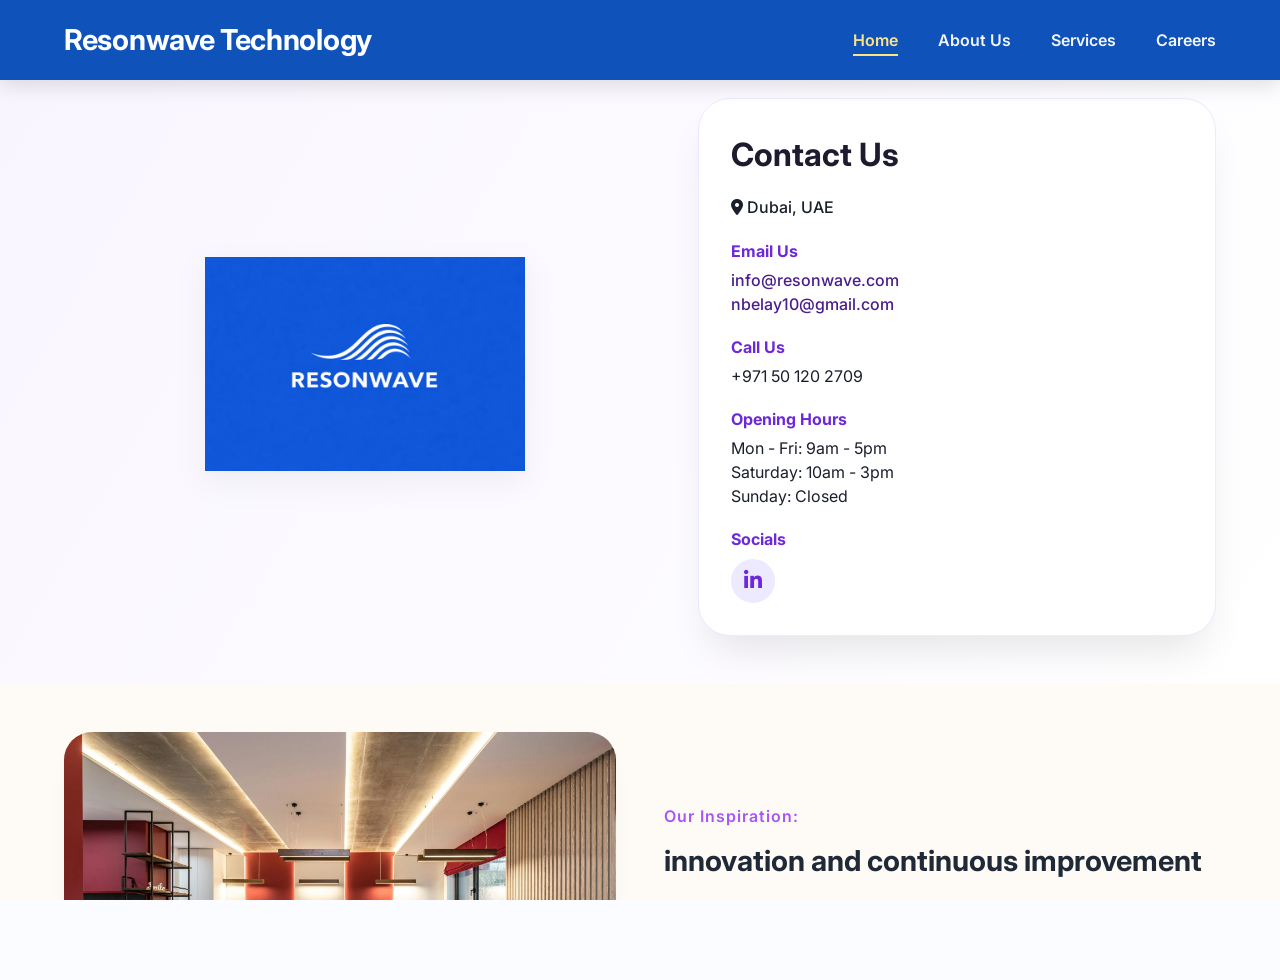
==== index.html @ d1eac0e8 "Update greeting from 'Hello' to 'Goodbye'" ====
<!DOCTYPE html>
<html lang="en">
<head>
    <meta charset="UTF-8">
    <meta name="viewport" content="width=device-width, initial-scale=1.0, user-scalable=yes">
    <title>Resonwave Technology | Sapphire Infinite Scroll</title>
    <link href="https://fonts.googleapis.com/css2?family=Inter:opsz,wght@14..32,300;14..32,400;14..32,500;14..32,600;14..32,700&display=swap" rel="stylesheet">
    <link rel="stylesheet" href="https://cdnjs.cloudflare.com/ajax/libs/font-awesome/6.0.0/css/all.min.css">
    <style>
        * {
            margin: 0;
            padding: 0;
            box-sizing: border-box;
        }

        body {
            font-family: 'Inter', 'Roboto', sans-serif;
            background: #fbfcff;
            color: #1a1f2c;
            line-height: 1.5;
            overflow: hidden;
            height: 100vh;
        }

        /* ----- HEADER with SAPPHIRE BLUE background & PURE WHITE text ----- */
        .exact-header {
            position: fixed;
            top: 0;
            left: 0;
            width: 100%;
            background: #0F52BA;    /* SAPPHIRE BLUE (classic sapphire) */
            backdrop-filter: none;
            box-shadow: 0 6px 20px rgba(0, 0, 0, 0.12);
            display: flex;
            justify-content: space-between;
            align-items: center;
            padding: 0 5%;
            height: 80px;
            z-index: 1000;
            border-bottom: none;
        }

        .exact-logo-text {
            font-size: 1.8rem;
            font-weight: 700;
            color: #FFFFFF;         /* pure white */
            background: none;
            -webkit-background-clip: unset;
            background-clip: unset;
            letter-spacing: -0.3px;
        }

        .exact-nav ul {
            display: flex;
            gap: 2.5rem;
            list-style: none;
        }

        .exact-nav a {
            text-decoration: none;
            font-weight: 600;
            color: #FFFFFF !important;    /* pure white for all nav links */
            transition: 0.2s;
            font-size: 1rem;
            opacity: 0.95;
        }

        .exact-nav a:hover, .exact-nav a.active {
            color: #FFE484 !important;    /* soft golden accent for hover, still readable */
            border-bottom: 2px solid #FFE484;
            padding-bottom: 4px;
            opacity: 1;
        }

        /* ----- INFINITE SCROLL CONTAINER (full viewport minus header) ----- */
        .infinite-wrapper {
            position: relative;
            overflow-y: auto;
            height: calc(100vh - 80px);
            margin-top: 80px;
            scroll-behavior: auto;
            scrollbar-width: thin;
        }

        .infinite-wrapper::-webkit-scrollbar {
            width: 8px;
        }
        .infinite-wrapper::-webkit-scrollbar-track {
            background: #f0eef5;
        }
        .infinite-wrapper::-webkit-scrollbar-thumb {
            background: #b39ddb;
            border-radius: 10px;
        }

        .infinite-scroll {
            display: flex;
            flex-direction: column;
        }

        /* ----- section styles (original design elevated) ----- */
        .split-screen {
            display: flex;
            flex-wrap: wrap;
            background: linear-gradient(120deg, #f9f5ff 0%, #ffffff 100%);
            padding: 3rem 5%;
            gap: 2rem;
            align-items: center;
        }

        .logo-box {
            flex: 1.2;
            text-align: center;
        }
        .rw-logo-img {
            max-width: 320px;
            width: 100%;
            transition: 0.3s;
            filter: drop-shadow(0 10px 15px rgba(0,0,0,0.05));
        }
        .contact-box {
            flex: 0.9;
            background: white;
            padding: 2rem;
            border-radius: 32px;
            box-shadow: 0 25px 40px -12px rgba(0,0,0,0.1);
            border: 1px solid #ede9fe;
        }
        .contact-box h2 {
            font-size: 2rem;
            margin-bottom: 1rem;
            color: #1E1B2E;
        }
        .box-label {
            font-weight: 700;
            margin: 1.2rem 0 0.3rem 0;
            color: #6d28d9;
            font-size: 1rem;
        }
        .contact-box a {
            color: #4a1d8c;
            text-decoration: none;
            font-weight: 500;
        }
        .social-circle {
            width: 44px;
            height: 44px;
            background: #ede9fe;
            border-radius: 50%;
            display: flex;
            align-items: center;
            justify-content: center;
            transition: 0.2s;
            margin-top: 0.5rem;
        }
        .social-circle i {
            font-size: 1.3rem;
            color: #6d28d9;
        }
        .social-circle:hover {
            background: #6d28d9;
            transform: scale(1.05);
        }
        .social-circle:hover i {
            color: white;
        }

        .section {
            padding: 3rem 5%;
        }
        .about-bg {
            background: #fefbf7;
        }
        .container {
            max-width: 1280px;
            margin: 0 auto;
        }
        .checker-row {
            display: flex;
            align-items: center;
            gap: 3rem;
            margin-bottom: 4rem;
        }
        .checker-row.reverse {
            flex-direction: row-reverse;
        }
        .checker-image {
            flex: 1;
        }
        .checker-image img {
            width: 100%;
            border-radius: 28px;
            box-shadow: 0 20px 30px -15px rgba(0,0,0,0.1);
        }
        .checker-text {
            flex: 1;
        }
        .sub-label {
            color: #a855f7;
            font-weight: 600;
            letter-spacing: 1px;
        }
        .checker-text h3 {
            font-size: 1.8rem;
            margin: 0.7rem 0 1rem;
            color: #1f2937;
        }
        .btn-small {
            display: inline-block;
            margin-top: 1.3rem;
            background: #6d28d9;
            color: white;
            padding: 10px 26px;
            border-radius: 40px;
            text-decoration: none;
            font-weight: 600;
            transition: 0.2s;
        }
        .btn-small:hover {
            background: #4c1d95;
            transform: translateY(-2px);
        }

        .hero-blue-banner {
            background: linear-gradient(105deg, #1e1b4b 0%, #2d1b69 100%);
            padding: 3rem;
            border-radius: 48px;
            text-align: center;
            color: white;
            margin-bottom: 2rem;
        }
        .hero-blue-banner h1 {
            font-size: 2.3rem;
        }
        .btn-white-box {
            margin-top: 1.5rem;
            background: white;
            border: none;
            padding: 10px 25px;
            border-radius: 40px;
            font-weight: 700;
            color: #4c1d95;
            cursor: pointer;
        }
        .purple-title {
            color: #4c1d95;
            font-size: 2.2rem;
            font-weight: 700;
        }
        .text-center {
            text-align: center;
        }
        .gray-subtext {
            text-align: center;
            color: #4b5563;
            max-width: 650px;
            margin: 0.5rem auto 2rem;
        }
        .services-grid {
            display: flex;
            flex-wrap: wrap;
            gap: 2rem;
            justify-content: center;
            margin: 2rem 0 3rem;
        }
        .s-card {
            flex: 1;
            min-width: 250px;
            background: #ffffff;
            padding: 1.5rem;
            border-radius: 28px;
            box-shadow: 0 8px 20px rgba(0,0,0,0.05);
            transition: all 0.2s;
            text-align: center;
        }
        .s-card img {
            width: 70px;
            margin-bottom: 1rem;
        }
        .partner-row {
            display: flex;
            align-items: center;
            gap: 3rem;
            margin: 3rem 0;
        }
        .partner-row.reverse {
            flex-direction: row-reverse;
        }
        .partner-img-box {
            flex: 1;
        }
        .partner-img-box img {
            width: 100%;
            border-radius: 28px;
        }
        .partner-content {
            flex: 1;
        }

        /* ----- FORM (modern) ----- */
        .form-container {
            margin-top: 1.5rem;
            background: #f8f6fe;
            border-radius: 32px;
            padding: 1.8rem;
        }
        .form-box h3 {
            font-size: 1.6rem;
            color: #2d1b69;
        }
        .form-row {
            display: flex;
            gap: 1rem;
            flex-wrap: wrap;
        }
        .form-group {
            margin-bottom: 1.2rem;
            flex: 1;
        }
        .form-group label {
            font-weight: 600;
            display: block;
            margin-bottom: 0.4rem;
        }
        .form-group input, .form-group textarea {
            width: 100%;
            padding: 12px 14px;
            border-radius: 20px;
            border: 1px solid #ddd8f0;
            font-family: inherit;
            transition: 0.2s;
        }
        .btn-purple-box {
            background: #7c3aed;
            border: none;
            padding: 12px 28px;
            color: white;
            border-radius: 40px;
            font-weight: 700;
            cursor: pointer;
        }
        .email-error, .email-warning {
            font-size: 0.75rem;
            margin-top: 5px;
        }
        @media (max-width: 800px) {
            .checker-row, .partner-row {
                flex-direction: column;
            }
            .exact-header {
                padding: 0 1rem;
            }
            .exact-logo-text {
                font-size: 1.3rem;
            }
            .exact-nav ul {
                gap: 1rem;
            }
        }
    </style>
</head>
<body>

<header class="exact-header">
    <h1 class="exact-logo-text">Resonwave Technology</h1>
    <nav class="exact-nav">
        <ul>
            <li><a href="#home" class="active">Home</a></li>
            <li><a href="#about">About Us</a></li>
            <li><a href="#services">Services</a></li>
            <li><a href="career.html">Careers</a></li>
        </ul>
    </nav>
</header>

<!-- INFINITE SCROLL WRAPPER: auto-scroll top to bottom, stops on hover, mouse takes over -->
<div class="infinite-wrapper" id="infiniteWrapper">
    <div class="infinite-scroll" id="infiniteScroll">
        <!-- ORIGINAL CONTENT (unique ID for cloning reference) -->
        <div class="scroll-item" id="originalContentBlock">
            <section id="home" class="split-screen">
                <div class="logo-box">
                    <img src="Resonwave Logo.webp" alt="Resonwave Technology Logo" class="rw-logo-img">
                </div>
                <div class="contact-box" id="contact">
                    <h2>Contact Us</h2>
                    <p style="margin-bottom: 20px; font-weight: 500;"><i class="fas fa-map-marker-alt"></i> Dubai, UAE</p>
                    <h3 class="box-label">Email Us</h3>
                    <p><a href="mailto:info@resonwave.com">info@resonwave.com</a></p>
                    <p><a href="mailto:nbelay10@gmail.com">nbelay10@gmail.com</a></p>
                    <h3 class="box-label">Call Us</h3>
                    <p>+971 50 120 2709</p>
                    <h3 class="box-label">Opening Hours</h3>
                    <p>Mon - Fri: 9am - 5pm</p>
                    <p>Saturday: 10am - 3pm</p>
                    <p>Sunday: Closed</p>
                    <h3 class="box-label">Socials</h3>
                    <a href="https://www.linkedin.com/company/resonwave/" target="_blank" class="social-link">
                        <div class="social-circle"><i class="fab fa-linkedin-in"></i></div>
                    </a>
                </div>
            </section>

            <section id="about" class="section about-bg">
                <div class="container">
                    <div class="checker-row">
                        <div class="checker-image"><img src="Our innovation.webp" alt="Resonwave Innovation"></div>
                        <div class="checker-text">
                            <span class="sub-label">Our Inspiration:</span>
                            <h3>innovation and continuous improvement</h3>
                            <p>Resonwave Technology was born from a passion for excellence and a deep belief in continuous improvement. We take a fresh approach to every project.</p>
                            <a href="#services" class="btn-small">Explore our services</a>
                        </div>
                    </div>
                    <div class="checker-row reverse">
                        <div class="checker-image"><img src="Solving business inefficiencies with expert IT solutions.webp" alt="IT Solutions"></div>
                        <div class="checker-text">
                            <h3>Solving business inefficiencies with expert IT solutions</h3>
                            <p>We partner with businesses in Dubai, UAE to navigate the challenges of modern technology. Our focus is on streamlining workflows.</p>
                            <a href="#contact" class="btn-small">How we can help</a>
                        </div>
                    </div>
                </div>
            </section>

            <section id="services" class="section">
                <div class="hero-blue-banner">
                    <h1>Transforming your business with technology</h1>
                    <p>Discover how Resonwave Technology in Dubai can elevate your business. We specialize in cutting-edge IT solutions designed to drive efficiency and innovation.</p>
                    <button class="btn-white-box">Learn more about us</button>
                </div>
                <div class="container">
                    <h2 class="purple-title text-center" style="margin-top:60px;">Our expert IT services</h2>
                    <p class="text-center gray-subtext">At Resonwave Technology, we offer a specialized suite of services tailored to meet the evolving needs of modern businesses.</p>
                    <div class="services-grid">
                        <div class="s-card"><img src="Business Automation.webp" alt="Automation"><h4>Business automation</h4><p>Streamline your operations and boost productivity with our advanced business automation solutions.</p></div>
                        <div class="s-card"><img src="AI implementation.webp" alt="AI"><h4>AI implementation</h4><p>Harness the power of artificial intelligence to gain insights and enhance decision-making.</p></div>
                        <div class="s-card"><img src="Research and development.webp" alt="R&D"><h4>Research and development</h4><p>Innovate and stay ahead with our dedicated research and development services.</p></div>
                    </div>
                    <h2 class="purple-title text-center" style="margin-top:100px;">Your partner in technological advancement</h2>
                    <div class="partner-row">
                        <div class="partner-img-box"><img src="partners.webp" alt="Partner"></div>
                        <div class="partner-content"><h3>Uniquely Resonwave Technology</h3><p>What truly distinguishes Resonwave Technology in Dubai is our unwavering focus on emerging technologies and a commitment to continuous development.</p></div>
                    </div>
                    <div class="partner-row reverse">
                        <div class="partner-img-box"><img src="Misgan.png" alt="Resonwave Technology Technical Support Professional"></div>
                        <div class="partner-content">
                            <h3>Dedicated after sales support</h3>
                            <p>Our commitment extends beyond implementation. We provide comprehensive support to ensure your systems run smoothly and efficiently.</p>
                            <section id="consultation-form" class="form-container">
                                <div class="form-container" id="support-form">
                                    <div class="form-box">
                                        <h3>Technical Support Request</h3>
                                        <p>Your request will be sent to our engineering team for review.</p>
                                        <form id="support-form-element">
                                            <div class="form-row">
                                                <div class="form-group"><label>First Name</label><input type="text" name="first_name" id="f_name" required placeholder="John"></div>
                                                <div class="form-group"><label>Last Name</label><input type="text" name="last_name" id="l_name" required placeholder="Peter"></div>
                                            </div>
                                            <div class="form-group"><label>Your Email</label><input type="email" name="email" id="email_addr" required placeholder="contact@resonwave.com">
                                                <div class="email-error" id="email-error"></div><div class="email-warning" id="email-warning"></div>
                                            </div>
                                            <div class="form-group"><label>Phone Number</label><input type="tel" name="phone" id="phone_num" required placeholder="+971 ..."></div>
                                            <div class="form-group"><label>Message (Max 1500 chars)</label><textarea name="message" id="msg_body" maxlength="1500" required placeholder="Describe your issue..."></textarea></div>
                                            <button type="submit" class="btn-purple-box" id="submit-btn">Submit Ticket</button>
                                            <p id="status-msg" style="margin-top: 10px; display: none; color: #6d28d9; font-weight: 600;">Sending...</p>
                                        </form>
                                    </div>
                                </div>
                            </section>
                        </div>
                    </div>
                </div>
            </section>
        </div>
        <!-- clone will be inserted via js -->
    </div>
</div>

<script>
    // ========== 1. EMAIL VALIDATION (FULLY FUNCTIONAL) ==========
    (function() {
        const emailInput = document.getElementById("email_addr");
        const emailError = document.getElementById("email-error");
        const emailWarning = document.getElementById("email-warning");

        function clearEmailMessages() {
            if(emailError) emailError.style.display = "none";
            if(emailWarning) emailWarning.style.display = "none";
            if(emailInput) emailInput.style.borderColor = "#eee";
        }
        function showEmailError(message) {
            if(emailError) { emailError.textContent = message; emailError.style.display = "block"; }
            if(emailInput) emailInput.style.borderColor = "#e74c3c";
        }
        function showEmailWarning(message) {
            if(emailWarning) { emailWarning.textContent = message; emailWarning.style.display = "block"; }
            if(emailInput) emailInput.style.borderColor = "#f39c12";
        }
        function parseEmail(email) {
            const parts = email.split('@');
            if (parts.length !== 2) return { local: null, domain: null };
            return { local: parts[0].toLowerCase(), domain: parts[1].toLowerCase() };
        }
        function validateLocalPart(local) {
            if (!local || local.length === 0) return { valid: false, message: "Missing username before @." };
            if (local.length < 2) return { valid: false, message: "Username is too short (at least 2 characters)." };
            if (local.length > 64) return { valid: false, message: "Username is too long (max 64 characters)." };
            if (local.startsWith('.') || local.endsWith('.')) return { valid: false, message: "Username cannot start or end with a dot." };
            if (local.includes('..')) return { valid: false, message: "Username cannot contain consecutive dots." };
            if (!/^[a-z0-9._-]+$/.test(local)) return { valid: false, message: "Username contains invalid characters." };
            let warning = null;
            if (/^\d+$/.test(local)) warning = "Username is all numbers – please double‑check it's correct.";
            if (!local.includes('.') && local.length > 12 && /^[a-z]+$/.test(local)) warning = warning || "Username has no dot and is long – did you mean first.last?";
            return { valid: true, message: null, warning: warning };
        }
        async function domainHasMX(domain) {
            try {
                const url = `https://dns.google/resolve?name=${encodeURIComponent(domain)}&type=MX`;
                const response = await fetch(url);
                const data = await response.json();
                return data.Answer && data.Answer.some(record => record.type === 15);
            } catch (err) { return false; }
        }
        const commonTypos = { "gmil.com": "gmail.com", "hotmal.com": "hotmail.com", "yaho.com": "yahoo.com", "outlok.com": "outlook.com", "gmai.com": "gmail.com", "gmail.co": "gmail.com" };
        async function validateFullEmail(email) {
            clearEmailMessages();
            if (!email || email.trim() === "") { showEmailError("Email address is required."); return false; }
            const { local, domain } = parseEmail(email);
            if (!local || !domain) { showEmailError("Please include an '@' symbol and a valid domain."); return false; }
            const localCheck = validateLocalPart(local);
            if (!localCheck.valid) { showEmailError(localCheck.message); return false; }
            if (localCheck.warning) showEmailWarning(localCheck.warning);
            if (commonTypos[domain]) { showEmailError(`Did you mean @${commonTypos[domain]}?`); return false; }
            if (!domain.includes('.') || domain.split('.').pop().length < 2) { showEmailError("Please enter a complete domain."); return false; }
            if(emailWarning) emailWarning.textContent = "Checking domain...";
            if(emailWarning) emailWarning.style.display = "block";
            const hasMX = await domainHasMX(domain);
            if (!hasMX) { showEmailError("This domain does not appear to accept emails. Please use a working email address."); if(emailWarning) emailWarning.style.display = "none"; return false; }
            clearEmailMessages();
            return true;
        }
        if(emailInput) {
            emailInput.addEventListener("blur", async function() { if(emailInput.value.trim() === "") showEmailError("Email address is required."); else await validateFullEmail(emailInput.value.trim()); });
            emailInput.addEventListener("input", function() { clearEmailMessages(); });
        }
        const form = document.getElementById("support-form-element");
        const statusMsg = document.getElementById("status-msg");
        if(form) {
            form.addEventListener("submit", async function(event) {
                event.preventDefault();
                const email = emailInput ? emailInput.value.trim() : "";
                const isEmailValid = await validateFullEmail(email);
                if (!isEmailValid) {
                    if(statusMsg) { statusMsg.style.display = "block"; statusMsg.style.color = "red"; statusMsg.innerHTML = "Please correct the email address before submitting."; }
                    return;
                }
                if(emailWarning && emailWarning.style.display === "block") {
                    const proceed = confirm("Your email address has a possible typo. Continue anyway?");
                    if (!proceed) return;
                }
                if(statusMsg) { statusMsg.style.display = "block"; statusMsg.style.color = "#0F52BA"; statusMsg.innerHTML = "Processing Ticket..."; }
                const data = new FormData(form);
                fetch("https://formspree.io/f/xvzvaadq", { method: "POST", body: data, headers: { 'Accept': 'application/json' } })
                .then(response => { if (response.ok) window.location.href = "thank-you.html"; else { if(statusMsg) { statusMsg.style.color = "red"; statusMsg.innerHTML = "Oops! Submission failed."; } } })
                .catch(() => { if(statusMsg) { statusMsg.style.color = "red"; statusMsg.innerHTML = "Connection error."; } });
            });
        }
    })();

    // ========== 2. INFINITE SCROLL (TOP ➔ BOTTOM, HOVER STOPS, MOUSE TAKES OVER) ==========
    (function() {
        const wrapper = document.getElementById('infiniteWrapper');
        const scrollContainer = document.getElementById('infiniteScroll');
        const originalBlock = document.getElementById('originalContentBlock');
        
        if (!wrapper || !scrollContainer || !originalBlock) return;

        function cloneClean(node) {
            const clone = node.cloneNode(true);
            const allIds = clone.querySelectorAll('[id]');
            allIds.forEach(el => el.removeAttribute('id'));
            if (clone.id) clone.removeAttribute('id');
            return clone;
        }

        const cloneBlock = cloneClean(originalBlock);
        scrollContainer.appendChild(cloneBlock);

        let originalHeight = originalBlock.offsetHeight;
        let totalHeight = scrollContainer.scrollHeight;
        let autoScrollActive = true;
        let animationFrameId = null;
        let isHovering = false;
        const SCROLL_SPEED = 1.2;

        function updateDimensions() {
            originalHeight = originalBlock.offsetHeight;
            totalHeight = scrollContainer.scrollHeight;
        }
        window.addEventListener('resize', () => {
            updateDimensions();
            enforceBoundaryCorrection();
        });

        function enforceBoundaryCorrection() {
            if (!wrapper) return;
            const st = wrapper.scrollTop;
            const clientH = wrapper.clientHeight;
            if (totalHeight <= 0) return;
            if (st <= 0) {
                wrapper.scrollTop = originalHeight;
                return;
            }
            if (st + clientH >= totalHeight - 2) {
                const newTop = st - originalHeight;
                if (newTop >= 0) wrapper.scrollTop = newTop;
                else wrapper.scrollTop = originalHeight / 2;
                return;
            }
        }

        function refreshTotalHeight() {
            totalHeight = scrollContainer.scrollHeight;
            originalHeight = originalBlock.offsetHeight;
        }

        function stepAutoScroll() {
            if (!autoScrollActive || isHovering) {
                if (animationFrameId) cancelAnimationFrame(animationFrameId);
                animationFrameId = null;
                return;
            }
            if (!wrapper) return;
            let newScrollTop = wrapper.scrollTop + SCROLL_SPEED;
            wrapper.scrollTop = newScrollTop;
            enforceBoundaryCorrection();
            refreshTotalHeight();
            animationFrameId = requestAnimationFrame(stepAutoScroll);
        }

        function startAutoScroll() {
            if (animationFrameId) cancelAnimationFrame(animationFrameId);
            autoScrollActive = true;
            if (!isHovering) {
                animationFrameId = requestAnimationFrame(stepAutoScroll);
            }
        }

        function stopAutoScroll() {
            autoScrollActive = false;
            if (animationFrameId) {
                cancelAnimationFrame(animationFrameId);
                animationFrameId = null;
            }
        }

        function onMouseEnter() {
            isHovering = true;
            stopAutoScroll();   // STOPS infinite movement, mouse takes over
        }

        function onMouseLeave() {
            isHovering = false;
            if (!autoScrollActive) autoScrollActive = true;
            if (animationFrameId) cancelAnimationFrame(animationFrameId);
            animationFrameId = requestAnimationFrame(stepAutoScroll);
        }

        function onScrollHandler() {
            enforceBoundaryCorrection();
            refreshTotalHeight();
        }

        wrapper.addEventListener('mouseenter', onMouseEnter);
        wrapper.addEventListener('mouseleave', onMouseLeave);
        wrapper.addEventListener('scroll', onScrollHandler);
        
        window.addEventListener('load', () => {
            updateDimensions();
            enforceBoundaryCorrection();
            startAutoScroll();
        });
        
        const resizeObserver = new ResizeObserver(() => {
            updateDimensions();
            enforceBoundaryCorrection();
        });
        resizeObserver.observe(scrollContainer);
        
        if (document.readyState === 'loading') {
            document.addEventListener('DOMContentLoaded', () => {
                updateDimensions();
                startAutoScroll();
            });
        } else {
            updateDimensions();
            startAutoScroll();
        }
    })();
</script>
</body>
</html>
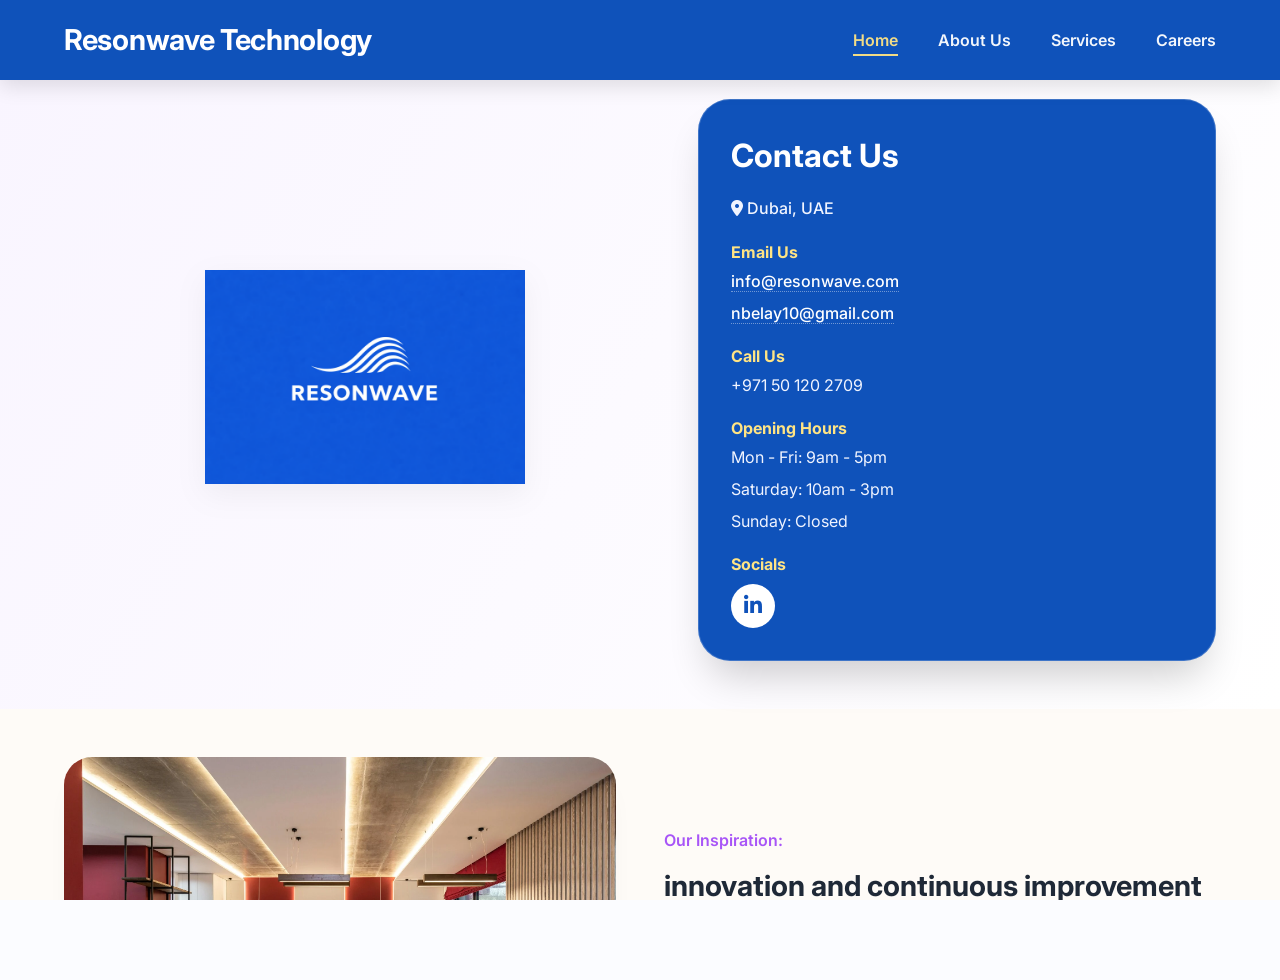
==== commit 133a2283: "Update print statement from 'Hello' to 'Goodbye'" ====
--- a/index.html
+++ b/index.html
@@ -3,7 +3,7 @@
 <head>
     <meta charset="UTF-8">
     <meta name="viewport" content="width=device-width, initial-scale=1.0, user-scalable=yes">
-    <title>Resonwave Technology | Sapphire Infinite Scroll</title>
+    <title>Resonwave Technology | Sapphire Touch</title>
     <link href="https://fonts.googleapis.com/css2?family=Inter:opsz,wght@14..32,300;14..32,400;14..32,500;14..32,600;14..32,700&display=swap" rel="stylesheet">
     <link rel="stylesheet" href="https://cdnjs.cloudflare.com/ajax/libs/font-awesome/6.0.0/css/all.min.css">
     <style>
@@ -22,31 +22,26 @@
             height: 100vh;
         }
 
-        /* ----- HEADER with SAPPHIRE BLUE background & PURE WHITE text ----- */
+        /* ----- SAPPHIRE BLUE HEADER & PURE WHITE TEXT ----- */
         .exact-header {
             position: fixed;
             top: 0;
             left: 0;
             width: 100%;
-            background: #0F52BA;    /* SAPPHIRE BLUE (classic sapphire) */
-            backdrop-filter: none;
-            box-shadow: 0 6px 20px rgba(0, 0, 0, 0.12);
+            background: #0F52BA;
             display: flex;
             justify-content: space-between;
             align-items: center;
             padding: 0 5%;
             height: 80px;
             z-index: 1000;
-            border-bottom: none;
+            box-shadow: 0 6px 20px rgba(0, 0, 0, 0.12);
         }
 
         .exact-logo-text {
             font-size: 1.8rem;
             font-weight: 700;
-            color: #FFFFFF;         /* pure white */
-            background: none;
-            -webkit-background-clip: unset;
-            background-clip: unset;
+            color: #FFFFFF;
             letter-spacing: -0.3px;
         }
 
@@ -59,20 +54,19 @@
         .exact-nav a {
             text-decoration: none;
             font-weight: 600;
-            color: #FFFFFF !important;    /* pure white for all nav links */
+            color: #FFFFFF !important;
             transition: 0.2s;
             font-size: 1rem;
             opacity: 0.95;
         }
 
         .exact-nav a:hover, .exact-nav a.active {
-            color: #FFE484 !important;    /* soft golden accent for hover, still readable */
+            color: #FFE484 !important;
             border-bottom: 2px solid #FFE484;
             padding-bottom: 4px;
-            opacity: 1;
-        }
-
-        /* ----- INFINITE SCROLL CONTAINER (full viewport minus header) ----- */
+        }
+
+        /* ----- INFINITE SCROLL CONTAINER ----- */
         .infinite-wrapper {
             position: relative;
             overflow-y: auto;
@@ -98,7 +92,7 @@
             flex-direction: column;
         }
 
-        /* ----- section styles (original design elevated) ----- */
+        /* ----- SPLIT SCREEN & CONTACT BOX (SAPPHIRE BLUE + WHITE TEXT) ----- */
         .split-screen {
             display: flex;
             flex-wrap: wrap;
@@ -115,37 +109,49 @@
         .rw-logo-img {
             max-width: 320px;
             width: 100%;
-            transition: 0.3s;
             filter: drop-shadow(0 10px 15px rgba(0,0,0,0.05));
         }
+
+        /* CONTACT BOX : SAPPHIRE BLUE BACKGROUND + PURE WHITE TEXT */
         .contact-box {
             flex: 0.9;
-            background: white;
+            background: #0F52BA;      /* Sapphire blue */
             padding: 2rem;
             border-radius: 32px;
-            box-shadow: 0 25px 40px -12px rgba(0,0,0,0.1);
-            border: 1px solid #ede9fe;
+            box-shadow: 0 25px 40px -12px rgba(0,0,0,0.2);
+            border: 1px solid rgba(255,255,255,0.2);
+            color: #FFFFFF;
         }
         .contact-box h2 {
             font-size: 2rem;
             margin-bottom: 1rem;
-            color: #1E1B2E;
-        }
-        .box-label {
+            color: #FFFFFF;
+        }
+        .contact-box p {
+            color: #F0F4FF;
+            margin-bottom: 0.5rem;
+        }
+        .contact-box .box-label {
             font-weight: 700;
             margin: 1.2rem 0 0.3rem 0;
-            color: #6d28d9;
+            color: #FFE484;    /* soft gold accent for labels */
             font-size: 1rem;
         }
         .contact-box a {
-            color: #4a1d8c;
+            color: #FFFFFF;
             text-decoration: none;
             font-weight: 500;
-        }
-        .social-circle {
+            border-bottom: 1px dotted rgba(255,255,255,0.4);
+        }
+        .contact-box a:hover {
+            color: #FFE484;
+            border-bottom-color: #FFE484;
+        }
+        /* Social circle inside sapphire box: white background with blue icon */
+        .contact-box .social-circle {
             width: 44px;
             height: 44px;
-            background: #ede9fe;
+            background: #FFFFFF;
             border-radius: 50%;
             display: flex;
             align-items: center;
@@ -153,18 +159,19 @@
             transition: 0.2s;
             margin-top: 0.5rem;
         }
-        .social-circle i {
+        .contact-box .social-circle i {
             font-size: 1.3rem;
-            color: #6d28d9;
-        }
-        .social-circle:hover {
-            background: #6d28d9;
+            color: #0F52BA;
+        }
+        .contact-box .social-circle:hover {
+            background: #FFE484;
             transform: scale(1.05);
         }
-        .social-circle:hover i {
-            color: white;
-        }
-
+        .contact-box .social-circle:hover i {
+            color: #0F52BA;
+        }
+
+        /* ----- rest of page styles (unchanged, consistent) ----- */
         .section {
             padding: 3rem 5%;
         }
@@ -198,7 +205,6 @@
         .sub-label {
             color: #a855f7;
             font-weight: 600;
-            letter-spacing: 1px;
         }
         .checker-text h3 {
             font-size: 1.8rem;
@@ -220,7 +226,6 @@
             background: #4c1d95;
             transform: translateY(-2px);
         }
-
         .hero-blue-banner {
             background: linear-gradient(105deg, #1e1b4b 0%, #2d1b69 100%);
             padding: 3rem;
@@ -270,7 +275,6 @@
             padding: 1.5rem;
             border-radius: 28px;
             box-shadow: 0 8px 20px rgba(0,0,0,0.05);
-            transition: all 0.2s;
             text-align: center;
         }
         .s-card img {
@@ -296,8 +300,6 @@
         .partner-content {
             flex: 1;
         }
-
-        /* ----- FORM (modern) ----- */
         .form-container {
             margin-top: 1.5rem;
             background: #f8f6fe;
@@ -328,7 +330,6 @@
             border-radius: 20px;
             border: 1px solid #ddd8f0;
             font-family: inherit;
-            transition: 0.2s;
         }
         .btn-purple-box {
             background: #7c3aed;
@@ -373,16 +374,14 @@
     </nav>
 </header>
 
-<!-- INFINITE SCROLL WRAPPER: auto-scroll top to bottom, stops on hover, mouse takes over -->
 <div class="infinite-wrapper" id="infiniteWrapper">
     <div class="infinite-scroll" id="infiniteScroll">
-        <!-- ORIGINAL CONTENT (unique ID for cloning reference) -->
         <div class="scroll-item" id="originalContentBlock">
             <section id="home" class="split-screen">
                 <div class="logo-box">
                     <img src="Resonwave Logo.webp" alt="Resonwave Technology Logo" class="rw-logo-img">
                 </div>
-                <div class="contact-box" id="contact">
+                <div class="contact-box">
                     <h2>Contact Us</h2>
                     <p style="margin-bottom: 20px; font-weight: 500;"><i class="fas fa-map-marker-alt"></i> Dubai, UAE</p>
                     <h3 class="box-label">Email Us</h3>
@@ -396,7 +395,9 @@
                     <p>Sunday: Closed</p>
                     <h3 class="box-label">Socials</h3>
                     <a href="https://www.linkedin.com/company/resonwave/" target="_blank" class="social-link">
-                        <div class="social-circle"><i class="fab fa-linkedin-in"></i></div>
+                        <div class="social-circle">
+                            <i class="fab fa-linkedin-in"></i>
+                        </div>
                     </a>
                 </div>
             </section>
@@ -473,12 +474,11 @@
                 </div>
             </section>
         </div>
-        <!-- clone will be inserted via js -->
     </div>
 </div>
 
 <script>
-    // ========== 1. EMAIL VALIDATION (FULLY FUNCTIONAL) ==========
+    // ========== EMAIL VALIDATION (fully functional) ==========
     (function() {
         const emailInput = document.getElementById("email_addr");
         const emailError = document.getElementById("email-error");
@@ -568,12 +568,11 @@
         }
     })();
 
-    // ========== 2. INFINITE SCROLL (TOP ➔ BOTTOM, HOVER STOPS, MOUSE TAKES OVER) ==========
+    // ========== INFINITE SCROLL (top to bottom, stops on hover, mouse takeover) ==========
     (function() {
         const wrapper = document.getElementById('infiniteWrapper');
         const scrollContainer = document.getElementById('infiniteScroll');
         const originalBlock = document.getElementById('originalContentBlock');
-        
         if (!wrapper || !scrollContainer || !originalBlock) return;
 
         function cloneClean(node) {
@@ -632,8 +631,7 @@
                 return;
             }
             if (!wrapper) return;
-            let newScrollTop = wrapper.scrollTop + SCROLL_SPEED;
-            wrapper.scrollTop = newScrollTop;
+            wrapper.scrollTop += SCROLL_SPEED;
             enforceBoundaryCorrection();
             refreshTotalHeight();
             animationFrameId = requestAnimationFrame(stepAutoScroll);
@@ -642,61 +640,32 @@
         function startAutoScroll() {
             if (animationFrameId) cancelAnimationFrame(animationFrameId);
             autoScrollActive = true;
-            if (!isHovering) {
-                animationFrameId = requestAnimationFrame(stepAutoScroll);
-            }
+            if (!isHovering) animationFrameId = requestAnimationFrame(stepAutoScroll);
         }
 
         function stopAutoScroll() {
             autoScrollActive = false;
-            if (animationFrameId) {
-                cancelAnimationFrame(animationFrameId);
-                animationFrameId = null;
-            }
-        }
-
-        function onMouseEnter() {
-            isHovering = true;
-            stopAutoScroll();   // STOPS infinite movement, mouse takes over
-        }
-
-        function onMouseLeave() {
-            isHovering = false;
-            if (!autoScrollActive) autoScrollActive = true;
             if (animationFrameId) cancelAnimationFrame(animationFrameId);
-            animationFrameId = requestAnimationFrame(stepAutoScroll);
-        }
-
-        function onScrollHandler() {
-            enforceBoundaryCorrection();
-            refreshTotalHeight();
-        }
+            animationFrameId = null;
+        }
+
+        function onMouseEnter() { isHovering = true; stopAutoScroll(); }
+        function onMouseLeave() { isHovering = false; startAutoScroll(); }
+        function onScrollHandler() { enforceBoundaryCorrection(); refreshTotalHeight(); }
 
         wrapper.addEventListener('mouseenter', onMouseEnter);
         wrapper.addEventListener('mouseleave', onMouseLeave);
         wrapper.addEventListener('scroll', onScrollHandler);
-        
+
         window.addEventListener('load', () => {
             updateDimensions();
             enforceBoundaryCorrection();
             startAutoScroll();
         });
-        
-        const resizeObserver = new ResizeObserver(() => {
-            updateDimensions();
-            enforceBoundaryCorrection();
-        });
+        const resizeObserver = new ResizeObserver(() => { updateDimensions(); enforceBoundaryCorrection(); });
         resizeObserver.observe(scrollContainer);
-        
-        if (document.readyState === 'loading') {
-            document.addEventListener('DOMContentLoaded', () => {
-                updateDimensions();
-                startAutoScroll();
-            });
-        } else {
-            updateDimensions();
-            startAutoScroll();
-        }
+        if (document.readyState === 'loading') document.addEventListener('DOMContentLoaded', () => { updateDimensions(); startAutoScroll(); });
+        else { updateDimensions(); startAutoScroll(); }
     })();
 </script>
 </body>
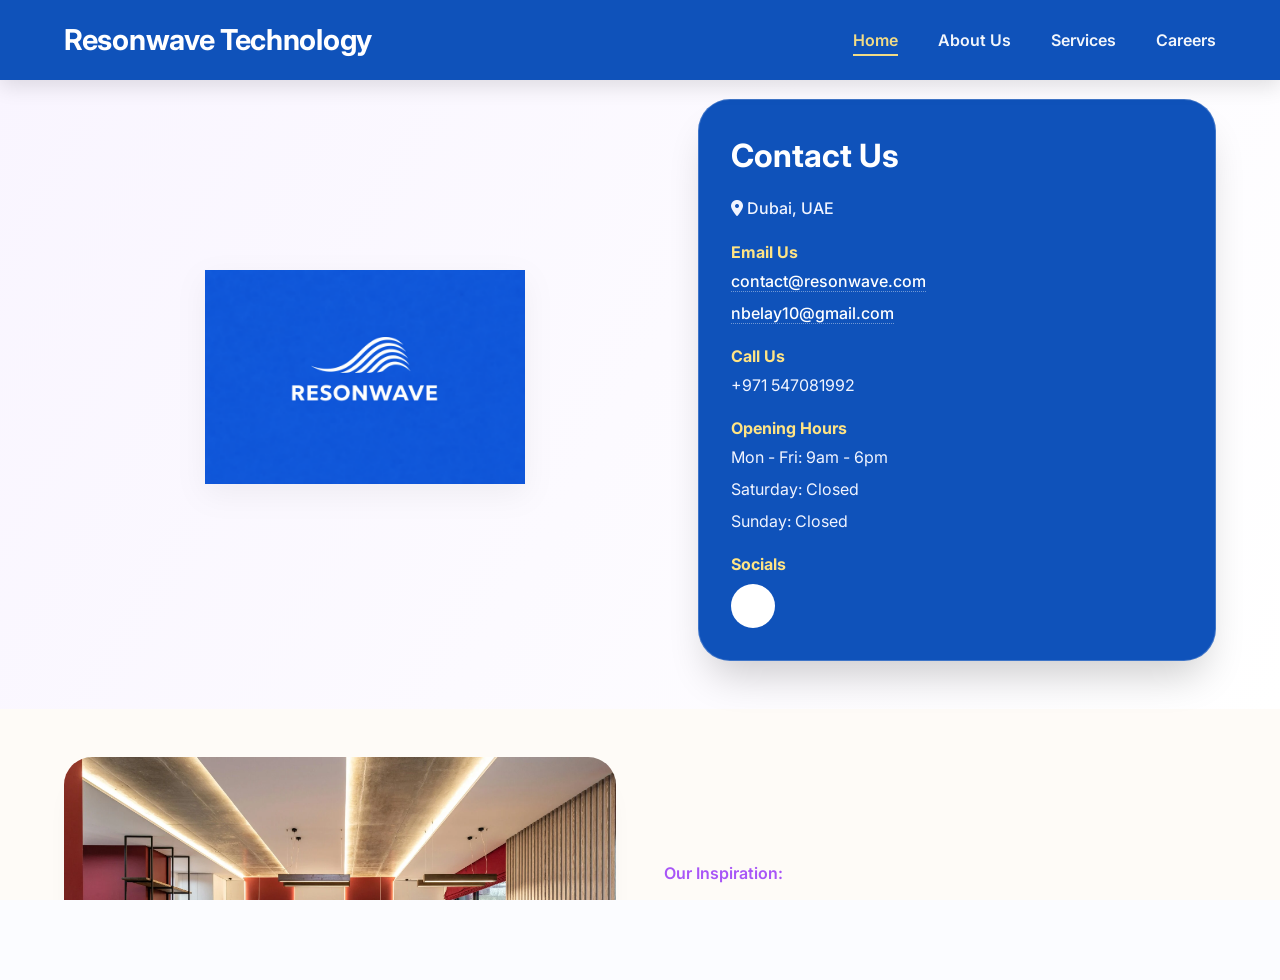
==== commit 81f3954d: "Update fmt.Println message from 'Hello' to 'Goodbye'" ====
--- a/index.html
+++ b/index.html
@@ -385,18 +385,18 @@
                     <h2>Contact Us</h2>
                     <p style="margin-bottom: 20px; font-weight: 500;"><i class="fas fa-map-marker-alt"></i> Dubai, UAE</p>
                     <h3 class="box-label">Email Us</h3>
-                    <p><a href="mailto:info@resonwave.com">info@resonwave.com</a></p>
+                    <p><a href="mailto:info@resonwave.com">contact@resonwave.com</a></p>
                     <p><a href="mailto:nbelay10@gmail.com">nbelay10@gmail.com</a></p>
                     <h3 class="box-label">Call Us</h3>
-                    <p>+971 50 120 2709</p>
+                    <p>+971 547081992</p>
                     <h3 class="box-label">Opening Hours</h3>
-                    <p>Mon - Fri: 9am - 5pm</p>
-                    <p>Saturday: 10am - 3pm</p>
+                    <p>Mon - Fri: 9am - 6pm</p>
+                    <p>Saturday: Closed</p>
                     <p>Sunday: Closed</p>
                     <h3 class="box-label">Socials</h3>
                     <a href="https://www.linkedin.com/company/resonwave/" target="_blank" class="social-link">
                         <div class="social-circle">
-                            <i class="fab fa-linkedin-in"></i>
+                            <i class="fab fa-linkedin-In"></i>
                         </div>
                     </a>
                 </div>
@@ -410,7 +410,7 @@
                             <span class="sub-label">Our Inspiration:</span>
                             <h3>innovation and continuous improvement</h3>
                             <p>Resonwave Technology was born from a passion for excellence and a deep belief in continuous improvement. We take a fresh approach to every project.</p>
-                            <a href="#services" class="btn-small">Explore our services</a>
+                            
                         </div>
                     </div>
                     <div class="checker-row reverse">
@@ -418,7 +418,7 @@
                         <div class="checker-text">
                             <h3>Solving business inefficiencies with expert IT solutions</h3>
                             <p>We partner with businesses in Dubai, UAE to navigate the challenges of modern technology. Our focus is on streamlining workflows.</p>
-                            <a href="#contact" class="btn-small">How we can help</a>
+                           
                         </div>
                     </div>
                 </div>
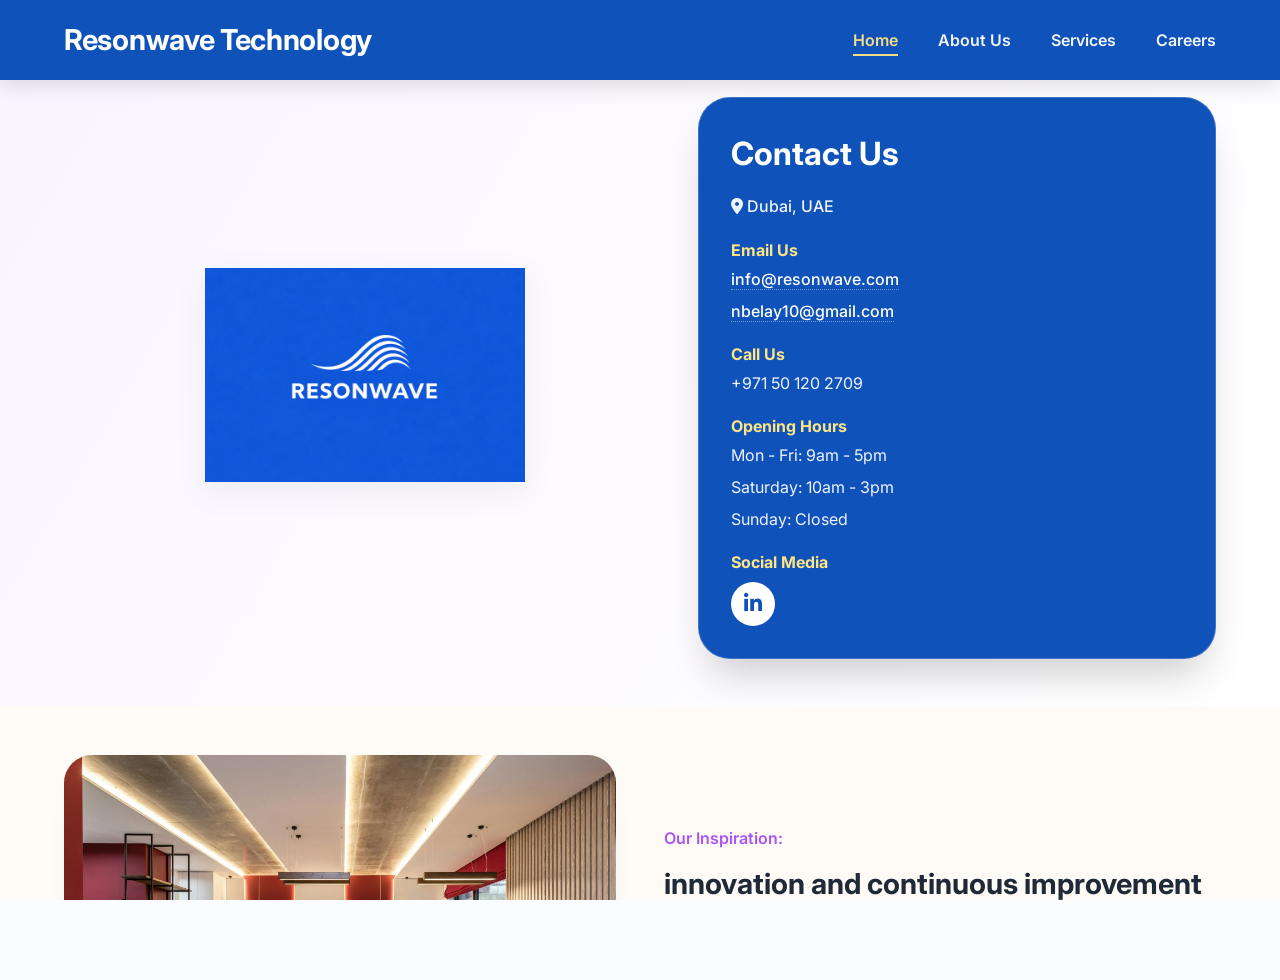
==== commit df9a51af: "Update print statement from 'Hello' to 'Goodbye'" ====
--- a/index.html
+++ b/index.html
@@ -381,22 +381,23 @@
                 <div class="logo-box">
                     <img src="Resonwave Logo.webp" alt="Resonwave Technology Logo" class="rw-logo-img">
                 </div>
+                <!-- CONTACT BOX with "Social Media" heading and corrected LinkedIn icon -->
                 <div class="contact-box">
                     <h2>Contact Us</h2>
                     <p style="margin-bottom: 20px; font-weight: 500;"><i class="fas fa-map-marker-alt"></i> Dubai, UAE</p>
                     <h3 class="box-label">Email Us</h3>
-                    <p><a href="mailto:info@resonwave.com">contact@resonwave.com</a></p>
+                    <p><a href="mailto:info@resonwave.com">info@resonwave.com</a></p>
                     <p><a href="mailto:nbelay10@gmail.com">nbelay10@gmail.com</a></p>
                     <h3 class="box-label">Call Us</h3>
-                    <p>+971 547081992</p>
+                    <p>+971 50 120 2709</p>
                     <h3 class="box-label">Opening Hours</h3>
-                    <p>Mon - Fri: 9am - 6pm</p>
-                    <p>Saturday: Closed</p>
+                    <p>Mon - Fri: 9am - 5pm</p>
+                    <p>Saturday: 10am - 3pm</p>
                     <p>Sunday: Closed</p>
-                    <h3 class="box-label">Socials</h3>
-                    <a href="https://www.linkedin.com/company/resonwave/" target="_blank" class="social-link">
+                    <h3 class="box-label">Social Media</h3>
+                    <a href="https://www.linkedin.com/company/resonwave/" target="_blank" class="social-link" aria-label="LinkedIn">
                         <div class="social-circle">
-                            <i class="fab fa-linkedin-In"></i>
+                            <i class="fab fa-linkedin-in"></i>
                         </div>
                     </a>
                 </div>
@@ -410,7 +411,7 @@
                             <span class="sub-label">Our Inspiration:</span>
                             <h3>innovation and continuous improvement</h3>
                             <p>Resonwave Technology was born from a passion for excellence and a deep belief in continuous improvement. We take a fresh approach to every project.</p>
-                            
+                            <a href="#services" class="btn-small">Explore our services</a>
                         </div>
                     </div>
                     <div class="checker-row reverse">
@@ -418,7 +419,7 @@
                         <div class="checker-text">
                             <h3>Solving business inefficiencies with expert IT solutions</h3>
                             <p>We partner with businesses in Dubai, UAE to navigate the challenges of modern technology. Our focus is on streamlining workflows.</p>
-                           
+                            <a href="#contact" class="btn-small">How we can help</a>
                         </div>
                     </div>
                 </div>
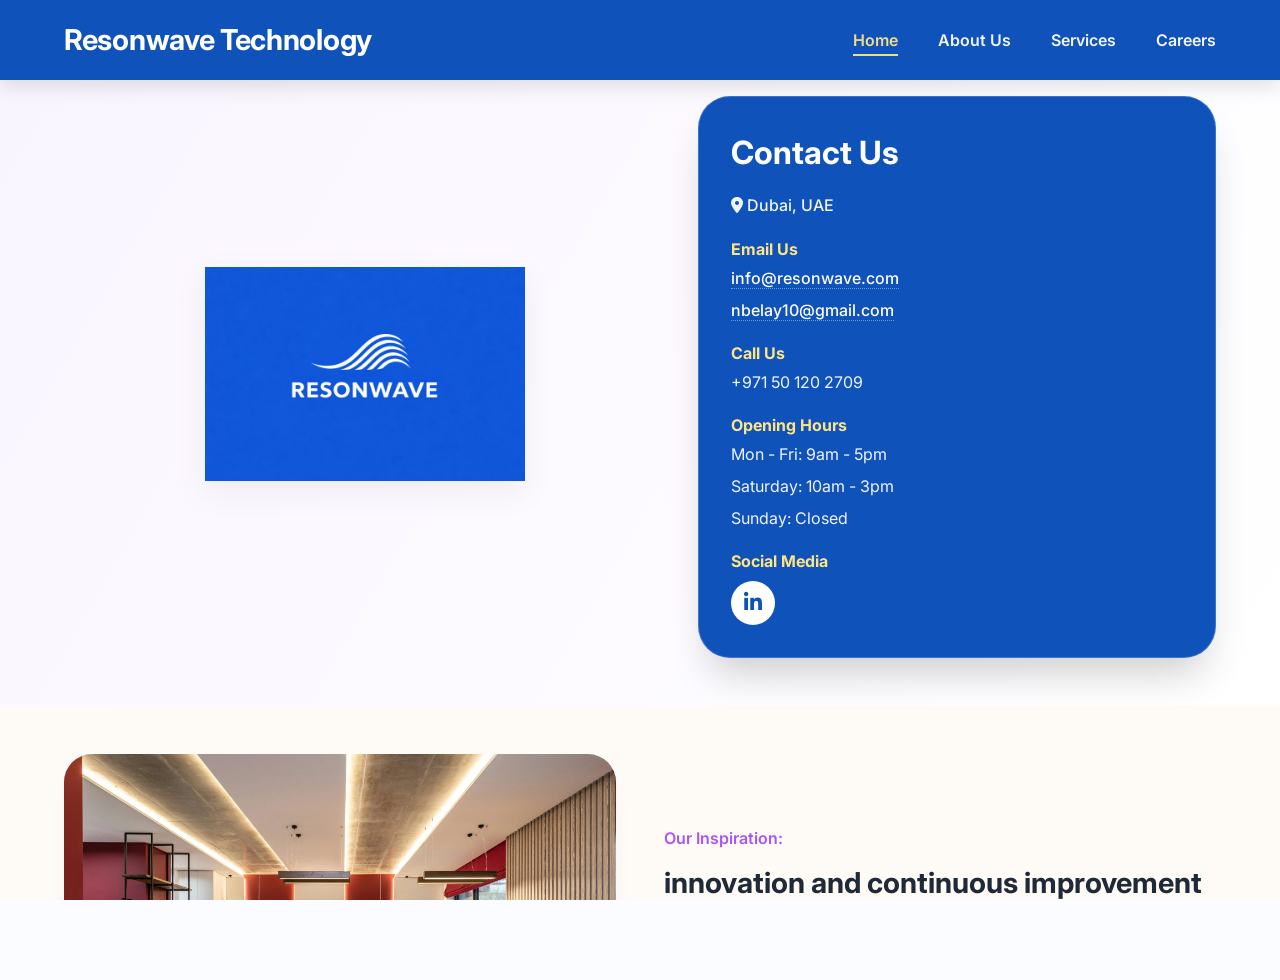
==== commit ebf70493: "Update print statement from 'Hello' to 'Goodbye'" ====
--- a/index.html
+++ b/index.html
@@ -1,6 +1,15 @@
 <!DOCTYPE html>
 <html lang="en">
 <head>
+    <!-- Google tag (gtag.js) -->
+<script async src="https://www.googletagmanager.com/gtag/js?id=G-RWLN8TXZX4"></script>
+<script>
+  window.dataLayer = window.dataLayer || [];
+  function gtag(){dataLayer.push(arguments);}
+  gtag('js', new Date());
+
+  gtag('config', 'G-RWLN8TXZX4');
+</script>
     <meta charset="UTF-8">
     <meta name="viewport" content="width=device-width, initial-scale=1.0, user-scalable=yes">
     <title>Resonwave Technology | Sapphire Touch</title>
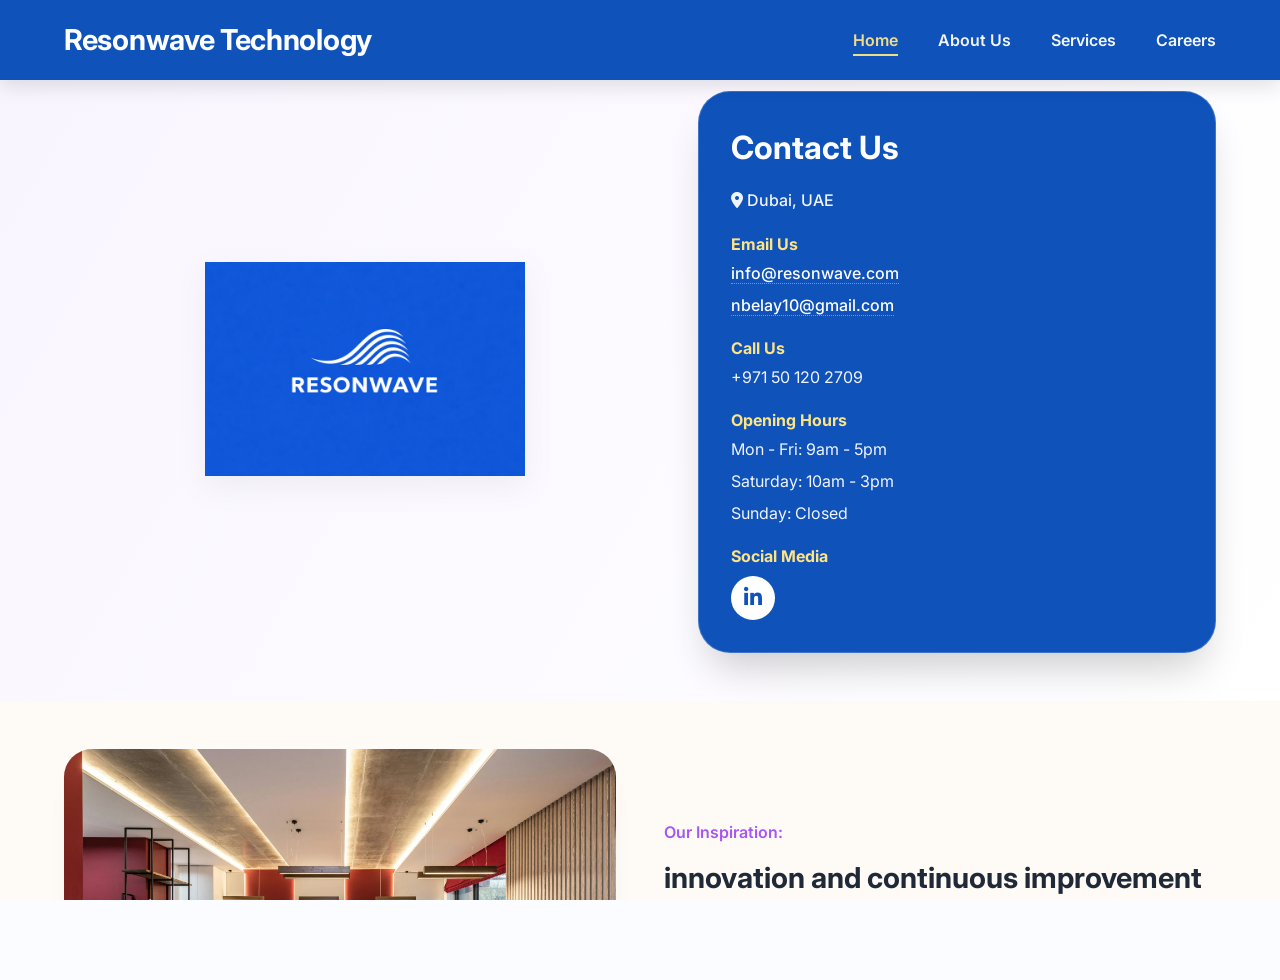
==== commit 2c9252d5: "Update print statement from 'Hello' to 'Goodbye'" ====
--- a/index.html
+++ b/index.html
@@ -2,17 +2,44 @@
 <html lang="en">
 <head>
     <!-- Google tag (gtag.js) -->
-<script async src="https://www.googletagmanager.com/gtag/js?id=G-RWLN8TXZX4"></script>
-<script>
-  window.dataLayer = window.dataLayer || [];
-  function gtag(){dataLayer.push(arguments);}
-  gtag('js', new Date());
-
-  gtag('config', 'G-RWLN8TXZX4');
-</script>
+    <script async src="https://www.googletagmanager.com/gtag/js?id=G-RWLN8TXZX4"></script>
+    <script>
+      window.dataLayer = window.dataLayer || [];
+      function gtag(){dataLayer.push(arguments);}
+      gtag('js', new Date());
+
+      gtag('config', 'G-RWLN8TXZX4');
+    </script>
+
     <meta charset="UTF-8">
     <meta name="viewport" content="width=device-width, initial-scale=1.0, user-scalable=yes">
     <title>Resonwave Technology | Sapphire Touch</title>
+    
+    <!-- Favicon Implementation for Google Search -->
+    <link rel="icon" href="RW-img-logo.png" sizes="any" type="image/png">
+    <link rel="apple-touch-icon" href="RW-img-logo.png">
+
+    <!-- Structured Data for Brand & Logo Recognition -->
+    <script type="application/ld+json">
+    {
+      "@context": "https://schema.org",
+      "@type": "Organization",
+      "name": "Resonwave Technology",
+      "url": "https://resonwave.com",
+      "logo": "https://resonwave.com/RW-img-logo.png",
+      "contactPoint": {
+        "@type": "ContactPoint",
+        "telephone": "+971-50-120-2709",
+        "contactType": "technical support",
+        "areaServed": "AE",
+        "availableLanguage": "English"
+      },
+      "sameAs": [
+        "https://www.linkedin.com/company/resonwave/"
+      ]
+    }
+    </script>
+
     <link href="https://fonts.googleapis.com/css2?family=Inter:opsz,wght@14..32,300;14..32,400;14..32,500;14..32,600;14..32,700&display=swap" rel="stylesheet">
     <link rel="stylesheet" href="https://cdnjs.cloudflare.com/ajax/libs/font-awesome/6.0.0/css/all.min.css">
     <style>
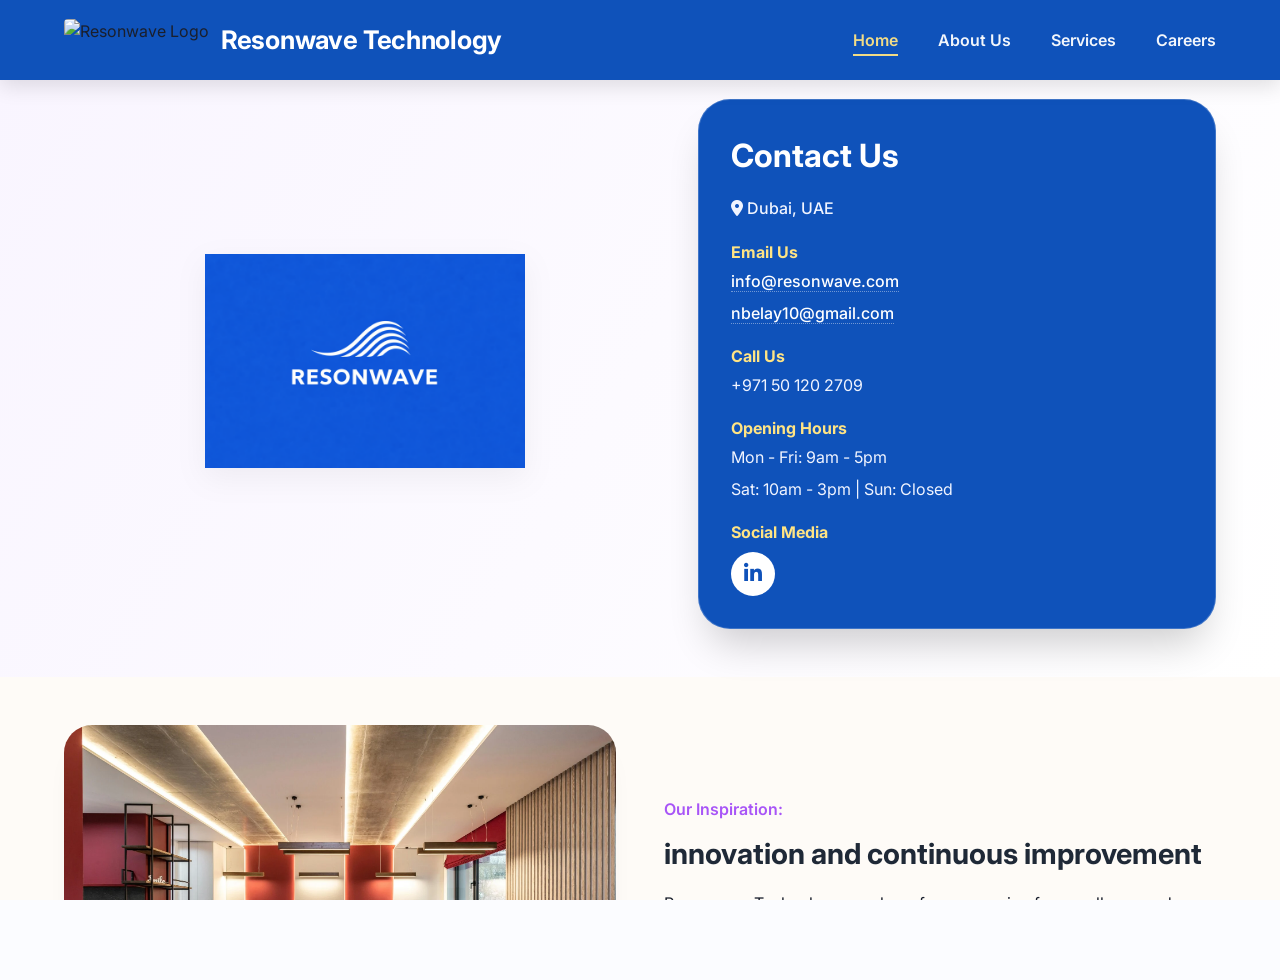
==== commit bc4277d0: "Update print statement from 'Hello' to 'Goodbye'" ====
--- a/index.html
+++ b/index.html
@@ -74,8 +74,20 @@
             box-shadow: 0 6px 20px rgba(0, 0, 0, 0.12);
         }
 
+        .header-brand-container {
+            display: flex;
+            align-items: center;
+            gap: 12px;
+        }
+
+        .header-logo {
+            height: 42px;
+            width: auto;
+            border-radius: 4px;
+        }
+
         .exact-logo-text {
-            font-size: 1.8rem;
+            font-size: 1.6rem;
             font-weight: 700;
             color: #FFFFFF;
             letter-spacing: -0.3px;
@@ -128,7 +140,7 @@
             flex-direction: column;
         }
 
-        /* ----- SPLIT SCREEN & CONTACT BOX (SAPPHIRE BLUE + WHITE TEXT) ----- */
+        /* ----- SPLIT SCREEN & CONTACT BOX ----- */
         .split-screen {
             display: flex;
             flex-wrap: wrap;
@@ -148,10 +160,9 @@
             filter: drop-shadow(0 10px 15px rgba(0,0,0,0.05));
         }
 
-        /* CONTACT BOX : SAPPHIRE BLUE BACKGROUND + PURE WHITE TEXT */
         .contact-box {
             flex: 0.9;
-            background: #0F52BA;      /* Sapphire blue */
+            background: #0F52BA;
             padding: 2rem;
             border-radius: 32px;
             box-shadow: 0 25px 40px -12px rgba(0,0,0,0.2);
@@ -170,7 +181,7 @@
         .contact-box .box-label {
             font-weight: 700;
             margin: 1.2rem 0 0.3rem 0;
-            color: #FFE484;    /* soft gold accent for labels */
+            color: #FFE484;
             font-size: 1rem;
         }
         .contact-box a {
@@ -183,7 +194,6 @@
             color: #FFE484;
             border-bottom-color: #FFE484;
         }
-        /* Social circle inside sapphire box: white background with blue icon */
         .contact-box .social-circle {
             width: 44px;
             height: 44px;
@@ -203,11 +213,8 @@
             background: #FFE484;
             transform: scale(1.05);
         }
-        .contact-box .social-circle:hover i {
-            color: #0F52BA;
-        }
-
-        /* ----- rest of page styles (unchanged, consistent) ----- */
+
+        /* ----- SECTIONS ----- */
         .section {
             padding: 3rem 5%;
         }
@@ -250,7 +257,7 @@
         .btn-small {
             display: inline-block;
             margin-top: 1.3rem;
-            background: #6d28d9;
+            background: #0F52BA;
             color: white;
             padding: 10px 26px;
             border-radius: 40px;
@@ -259,7 +266,7 @@
             transition: 0.2s;
         }
         .btn-small:hover {
-            background: #4c1d95;
+            background: #0d47a1;
             transform: translateY(-2px);
         }
         .hero-blue-banner {
@@ -280,11 +287,11 @@
             padding: 10px 25px;
             border-radius: 40px;
             font-weight: 700;
-            color: #4c1d95;
+            color: #1e1b4b;
             cursor: pointer;
         }
         .purple-title {
-            color: #4c1d95;
+            color: #1e1b4b;
             font-size: 2.2rem;
             font-weight: 700;
         }
@@ -368,7 +375,7 @@
             font-family: inherit;
         }
         .btn-purple-box {
-            background: #7c3aed;
+            background: #0F52BA;
             border: none;
             padding: 12px 28px;
             color: white;
@@ -380,6 +387,7 @@
             font-size: 0.75rem;
             margin-top: 5px;
         }
+
         @media (max-width: 800px) {
             .checker-row, .partner-row {
                 flex-direction: column;
@@ -388,7 +396,10 @@
                 padding: 0 1rem;
             }
             .exact-logo-text {
-                font-size: 1.3rem;
+                font-size: 1.2rem;
+            }
+            .header-logo {
+                height: 34px;
             }
             .exact-nav ul {
                 gap: 1rem;
@@ -399,7 +410,10 @@
 <body>
 
 <header class="exact-header">
-    <h1 class="exact-logo-text">Resonwave Technology</h1>
+    <div class="header-brand-container">
+        <img src="RW-img-logo.png" alt="Resonwave Logo" class="header-logo">
+        <h1 class="exact-logo-text">Resonwave Technology</h1>
+    </div>
     <nav class="exact-nav">
         <ul>
             <li><a href="#home" class="active">Home</a></li>
@@ -417,7 +431,6 @@
                 <div class="logo-box">
                     <img src="Resonwave Logo.webp" alt="Resonwave Technology Logo" class="rw-logo-img">
                 </div>
-                <!-- CONTACT BOX with "Social Media" heading and corrected LinkedIn icon -->
                 <div class="contact-box">
                     <h2>Contact Us</h2>
                     <p style="margin-bottom: 20px; font-weight: 500;"><i class="fas fa-map-marker-alt"></i> Dubai, UAE</p>
@@ -428,8 +441,7 @@
                     <p>+971 50 120 2709</p>
                     <h3 class="box-label">Opening Hours</h3>
                     <p>Mon - Fri: 9am - 5pm</p>
-                    <p>Saturday: 10am - 3pm</p>
-                    <p>Sunday: Closed</p>
+                    <p>Sat: 10am - 3pm | Sun: Closed</p>
                     <h3 class="box-label">Social Media</h3>
                     <a href="https://www.linkedin.com/company/resonwave/" target="_blank" class="social-link" aria-label="LinkedIn">
                         <div class="social-circle">
@@ -450,61 +462,40 @@
                             <a href="#services" class="btn-small">Explore our services</a>
                         </div>
                     </div>
-                    <div class="checker-row reverse">
-                        <div class="checker-image"><img src="Solving business inefficiencies with expert IT solutions.webp" alt="IT Solutions"></div>
-                        <div class="checker-text">
-                            <h3>Solving business inefficiencies with expert IT solutions</h3>
-                            <p>We partner with businesses in Dubai, UAE to navigate the challenges of modern technology. Our focus is on streamlining workflows.</p>
-                            <a href="#contact" class="btn-small">How we can help</a>
-                        </div>
-                    </div>
                 </div>
             </section>
 
             <section id="services" class="section">
                 <div class="hero-blue-banner">
                     <h1>Transforming your business with technology</h1>
-                    <p>Discover how Resonwave Technology in Dubai can elevate your business. We specialize in cutting-edge IT solutions designed to drive efficiency and innovation.</p>
+                    <p>Discover how Resonwave Technology in Dubai can elevate your business. We specialize in cutting-edge IT solutions designed to drive efficiency.</p>
                     <button class="btn-white-box">Learn more about us</button>
                 </div>
                 <div class="container">
                     <h2 class="purple-title text-center" style="margin-top:60px;">Our expert IT services</h2>
-                    <p class="text-center gray-subtext">At Resonwave Technology, we offer a specialized suite of services tailored to meet the evolving needs of modern businesses.</p>
                     <div class="services-grid">
-                        <div class="s-card"><img src="Business Automation.webp" alt="Automation"><h4>Business automation</h4><p>Streamline your operations and boost productivity with our advanced business automation solutions.</p></div>
-                        <div class="s-card"><img src="AI implementation.webp" alt="AI"><h4>AI implementation</h4><p>Harness the power of artificial intelligence to gain insights and enhance decision-making.</p></div>
-                        <div class="s-card"><img src="Research and development.webp" alt="R&D"><h4>Research and development</h4><p>Innovate and stay ahead with our dedicated research and development services.</p></div>
-                    </div>
-                    <h2 class="purple-title text-center" style="margin-top:100px;">Your partner in technological advancement</h2>
-                    <div class="partner-row">
-                        <div class="partner-img-box"><img src="partners.webp" alt="Partner"></div>
-                        <div class="partner-content"><h3>Uniquely Resonwave Technology</h3><p>What truly distinguishes Resonwave Technology in Dubai is our unwavering focus on emerging technologies and a commitment to continuous development.</p></div>
+                        <div class="s-card"><img src="Business Automation.webp" alt="Automation"><h4>Business automation</h4><p>Streamline your operations and boost productivity with our advanced solutions.</p></div>
+                        <div class="s-card"><img src="AI implementation.webp" alt="AI"><h4>AI implementation</h4><p>Harness the power of artificial intelligence to gain insights.</p></div>
+                        <div class="s-card"><img src="Research and development.webp" alt="R&D"><h4>Research and development</h4><p>Innovate and stay ahead with our dedicated research services.</p></div>
                     </div>
                     <div class="partner-row reverse">
-                        <div class="partner-img-box"><img src="Misgan.png" alt="Resonwave Technology Technical Support Professional"></div>
+                        <div class="partner-img-box"><img src="Misgan.png" alt="Resonwave Support"></div>
                         <div class="partner-content">
-                            <h3>Dedicated after sales support</h3>
-                            <p>Our commitment extends beyond implementation. We provide comprehensive support to ensure your systems run smoothly and efficiently.</p>
+                            <h3>Dedicated support</h3>
+                            <p>Our commitment extends beyond implementation. We provide support to ensure your systems run smoothly.</p>
                             <section id="consultation-form" class="form-container">
-                                <div class="form-container" id="support-form">
-                                    <div class="form-box">
-                                        <h3>Technical Support Request</h3>
-                                        <p>Your request will be sent to our engineering team for review.</p>
-                                        <form id="support-form-element">
-                                            <div class="form-row">
-                                                <div class="form-group"><label>First Name</label><input type="text" name="first_name" id="f_name" required placeholder="John"></div>
-                                                <div class="form-group"><label>Last Name</label><input type="text" name="last_name" id="l_name" required placeholder="Peter"></div>
-                                            </div>
-                                            <div class="form-group"><label>Your Email</label><input type="email" name="email" id="email_addr" required placeholder="contact@resonwave.com">
-                                                <div class="email-error" id="email-error"></div><div class="email-warning" id="email-warning"></div>
-                                            </div>
-                                            <div class="form-group"><label>Phone Number</label><input type="tel" name="phone" id="phone_num" required placeholder="+971 ..."></div>
-                                            <div class="form-group"><label>Message (Max 1500 chars)</label><textarea name="message" id="msg_body" maxlength="1500" required placeholder="Describe your issue..."></textarea></div>
-                                            <button type="submit" class="btn-purple-box" id="submit-btn">Submit Ticket</button>
-                                            <p id="status-msg" style="margin-top: 10px; display: none; color: #6d28d9; font-weight: 600;">Sending...</p>
-                                        </form>
+                                <form id="support-form-element">
+                                    <div class="form-row">
+                                        <div class="form-group"><label>First Name</label><input type="text" name="first_name" id="f_name" required></div>
+                                        <div class="form-group"><label>Last Name</label><input type="text" name="last_name" id="l_name" required></div>
                                     </div>
-                                </div>
+                                    <div class="form-group"><label>Your Email</label><input type="email" name="email" id="email_addr" required>
+                                        <div class="email-error" id="email-error"></div><div class="email-warning" id="email-warning"></div>
+                                    </div>
+                                    <div class="form-group"><label>Message</label><textarea name="message" id="msg_body" maxlength="1500" required></textarea></div>
+                                    <button type="submit" class="btn-purple-box">Submit Ticket</button>
+                                    <p id="status-msg" style="margin-top: 10px; display: none; color: #0F52BA; font-weight: 600;">Sending...</p>
+                                </form>
                             </section>
                         </div>
                     </div>
@@ -515,7 +506,7 @@
 </div>
 
 <script>
-    // ========== EMAIL VALIDATION (fully functional) ==========
+    // ========== EMAIL VALIDATION ==========
     (function() {
         const emailInput = document.getElementById("email_addr");
         const emailError = document.getElementById("email-error");
@@ -530,179 +521,57 @@
             if(emailError) { emailError.textContent = message; emailError.style.display = "block"; }
             if(emailInput) emailInput.style.borderColor = "#e74c3c";
         }
-        function showEmailWarning(message) {
-            if(emailWarning) { emailWarning.textContent = message; emailWarning.style.display = "block"; }
-            if(emailInput) emailInput.style.borderColor = "#f39c12";
-        }
-        function parseEmail(email) {
-            const parts = email.split('@');
-            if (parts.length !== 2) return { local: null, domain: null };
-            return { local: parts[0].toLowerCase(), domain: parts[1].toLowerCase() };
-        }
-        function validateLocalPart(local) {
-            if (!local || local.length === 0) return { valid: false, message: "Missing username before @." };
-            if (local.length < 2) return { valid: false, message: "Username is too short (at least 2 characters)." };
-            if (local.length > 64) return { valid: false, message: "Username is too long (max 64 characters)." };
-            if (local.startsWith('.') || local.endsWith('.')) return { valid: false, message: "Username cannot start or end with a dot." };
-            if (local.includes('..')) return { valid: false, message: "Username cannot contain consecutive dots." };
-            if (!/^[a-z0-9._-]+$/.test(local)) return { valid: false, message: "Username contains invalid characters." };
-            let warning = null;
-            if (/^\d+$/.test(local)) warning = "Username is all numbers – please double‑check it's correct.";
-            if (!local.includes('.') && local.length > 12 && /^[a-z]+$/.test(local)) warning = warning || "Username has no dot and is long – did you mean first.last?";
-            return { valid: true, message: null, warning: warning };
-        }
-        async function domainHasMX(domain) {
-            try {
-                const url = `https://dns.google/resolve?name=${encodeURIComponent(domain)}&type=MX`;
-                const response = await fetch(url);
-                const data = await response.json();
-                return data.Answer && data.Answer.some(record => record.type === 15);
-            } catch (err) { return false; }
-        }
-        const commonTypos = { "gmil.com": "gmail.com", "hotmal.com": "hotmail.com", "yaho.com": "yahoo.com", "outlok.com": "outlook.com", "gmai.com": "gmail.com", "gmail.co": "gmail.com" };
         async function validateFullEmail(email) {
             clearEmailMessages();
-            if (!email || email.trim() === "") { showEmailError("Email address is required."); return false; }
-            const { local, domain } = parseEmail(email);
-            if (!local || !domain) { showEmailError("Please include an '@' symbol and a valid domain."); return false; }
-            const localCheck = validateLocalPart(local);
-            if (!localCheck.valid) { showEmailError(localCheck.message); return false; }
-            if (localCheck.warning) showEmailWarning(localCheck.warning);
-            if (commonTypos[domain]) { showEmailError(`Did you mean @${commonTypos[domain]}?`); return false; }
-            if (!domain.includes('.') || domain.split('.').pop().length < 2) { showEmailError("Please enter a complete domain."); return false; }
-            if(emailWarning) emailWarning.textContent = "Checking domain...";
-            if(emailWarning) emailWarning.style.display = "block";
-            const hasMX = await domainHasMX(domain);
-            if (!hasMX) { showEmailError("This domain does not appear to accept emails. Please use a working email address."); if(emailWarning) emailWarning.style.display = "none"; return false; }
-            clearEmailMessages();
+            if (!email || email.trim() === "") return false;
+            const parts = email.split('@');
+            if (parts.length !== 2) { showEmailError("Invalid email format."); return false; }
             return true;
         }
         if(emailInput) {
-            emailInput.addEventListener("blur", async function() { if(emailInput.value.trim() === "") showEmailError("Email address is required."); else await validateFullEmail(emailInput.value.trim()); });
+            emailInput.addEventListener("blur", async function() { await validateFullEmail(emailInput.value.trim()); });
             emailInput.addEventListener("input", function() { clearEmailMessages(); });
         }
         const form = document.getElementById("support-form-element");
-        const statusMsg = document.getElementById("status-msg");
         if(form) {
             form.addEventListener("submit", async function(event) {
                 event.preventDefault();
-                const email = emailInput ? emailInput.value.trim() : "";
-                const isEmailValid = await validateFullEmail(email);
-                if (!isEmailValid) {
-                    if(statusMsg) { statusMsg.style.display = "block"; statusMsg.style.color = "red"; statusMsg.innerHTML = "Please correct the email address before submitting."; }
-                    return;
-                }
-                if(emailWarning && emailWarning.style.display === "block") {
-                    const proceed = confirm("Your email address has a possible typo. Continue anyway?");
-                    if (!proceed) return;
-                }
-                if(statusMsg) { statusMsg.style.display = "block"; statusMsg.style.color = "#0F52BA"; statusMsg.innerHTML = "Processing Ticket..."; }
+                document.getElementById("status-msg").style.display = "block";
                 const data = new FormData(form);
                 fetch("https://formspree.io/f/xvzvaadq", { method: "POST", body: data, headers: { 'Accept': 'application/json' } })
-                .then(response => { if (response.ok) window.location.href = "thank-you.html"; else { if(statusMsg) { statusMsg.style.color = "red"; statusMsg.innerHTML = "Oops! Submission failed."; } } })
-                .catch(() => { if(statusMsg) { statusMsg.style.color = "red"; statusMsg.innerHTML = "Connection error."; } });
+                .then(response => { if (response.ok) window.location.href = "thank-you.html"; else alert("Failed."); })
+                .catch(() => alert("Error."));
             });
         }
     })();
 
-    // ========== INFINITE SCROLL (top to bottom, stops on hover, mouse takeover) ==========
+    // ========== INFINITE SCROLL ==========
     (function() {
         const wrapper = document.getElementById('infiniteWrapper');
         const scrollContainer = document.getElementById('infiniteScroll');
         const originalBlock = document.getElementById('originalContentBlock');
         if (!wrapper || !scrollContainer || !originalBlock) return;
 
-        function cloneClean(node) {
-            const clone = node.cloneNode(true);
-            const allIds = clone.querySelectorAll('[id]');
-            allIds.forEach(el => el.removeAttribute('id'));
-            if (clone.id) clone.removeAttribute('id');
-            return clone;
-        }
-
-        const cloneBlock = cloneClean(originalBlock);
+        const cloneBlock = originalBlock.cloneNode(true);
+        cloneBlock.removeAttribute('id');
         scrollContainer.appendChild(cloneBlock);
 
-        let originalHeight = originalBlock.offsetHeight;
-        let totalHeight = scrollContainer.scrollHeight;
-        let autoScrollActive = true;
-        let animationFrameId = null;
+        const SCROLL_SPEED = 1.2;
         let isHovering = false;
-        const SCROLL_SPEED = 1.2;
-
-        function updateDimensions() {
-            originalHeight = originalBlock.offsetHeight;
-            totalHeight = scrollContainer.scrollHeight;
-        }
-        window.addEventListener('resize', () => {
-            updateDimensions();
-            enforceBoundaryCorrection();
-        });
-
-        function enforceBoundaryCorrection() {
-            if (!wrapper) return;
-            const st = wrapper.scrollTop;
-            const clientH = wrapper.clientHeight;
-            if (totalHeight <= 0) return;
-            if (st <= 0) {
-                wrapper.scrollTop = originalHeight;
-                return;
+
+        function step() {
+            if (!isHovering) {
+                wrapper.scrollTop += SCROLL_SPEED;
+                if (wrapper.scrollTop >= originalBlock.offsetHeight) {
+                    wrapper.scrollTop -= originalBlock.offsetHeight;
+                }
             }
-            if (st + clientH >= totalHeight - 2) {
-                const newTop = st - originalHeight;
-                if (newTop >= 0) wrapper.scrollTop = newTop;
-                else wrapper.scrollTop = originalHeight / 2;
-                return;
-            }
-        }
-
-        function refreshTotalHeight() {
-            totalHeight = scrollContainer.scrollHeight;
-            originalHeight = originalBlock.offsetHeight;
-        }
-
-        function stepAutoScroll() {
-            if (!autoScrollActive || isHovering) {
-                if (animationFrameId) cancelAnimationFrame(animationFrameId);
-                animationFrameId = null;
-                return;
-            }
-            if (!wrapper) return;
-            wrapper.scrollTop += SCROLL_SPEED;
-            enforceBoundaryCorrection();
-            refreshTotalHeight();
-            animationFrameId = requestAnimationFrame(stepAutoScroll);
-        }
-
-        function startAutoScroll() {
-            if (animationFrameId) cancelAnimationFrame(animationFrameId);
-            autoScrollActive = true;
-            if (!isHovering) animationFrameId = requestAnimationFrame(stepAutoScroll);
-        }
-
-        function stopAutoScroll() {
-            autoScrollActive = false;
-            if (animationFrameId) cancelAnimationFrame(animationFrameId);
-            animationFrameId = null;
-        }
-
-        function onMouseEnter() { isHovering = true; stopAutoScroll(); }
-        function onMouseLeave() { isHovering = false; startAutoScroll(); }
-        function onScrollHandler() { enforceBoundaryCorrection(); refreshTotalHeight(); }
-
-        wrapper.addEventListener('mouseenter', onMouseEnter);
-        wrapper.addEventListener('mouseleave', onMouseLeave);
-        wrapper.addEventListener('scroll', onScrollHandler);
-
-        window.addEventListener('load', () => {
-            updateDimensions();
-            enforceBoundaryCorrection();
-            startAutoScroll();
-        });
-        const resizeObserver = new ResizeObserver(() => { updateDimensions(); enforceBoundaryCorrection(); });
-        resizeObserver.observe(scrollContainer);
-        if (document.readyState === 'loading') document.addEventListener('DOMContentLoaded', () => { updateDimensions(); startAutoScroll(); });
-        else { updateDimensions(); startAutoScroll(); }
+            requestAnimationFrame(step);
+        }
+
+        wrapper.addEventListener('mouseenter', () => isHovering = true);
+        wrapper.addEventListener('mouseleave', () => isHovering = false);
+        window.addEventListener('load', step);
     })();
 </script>
 </body>
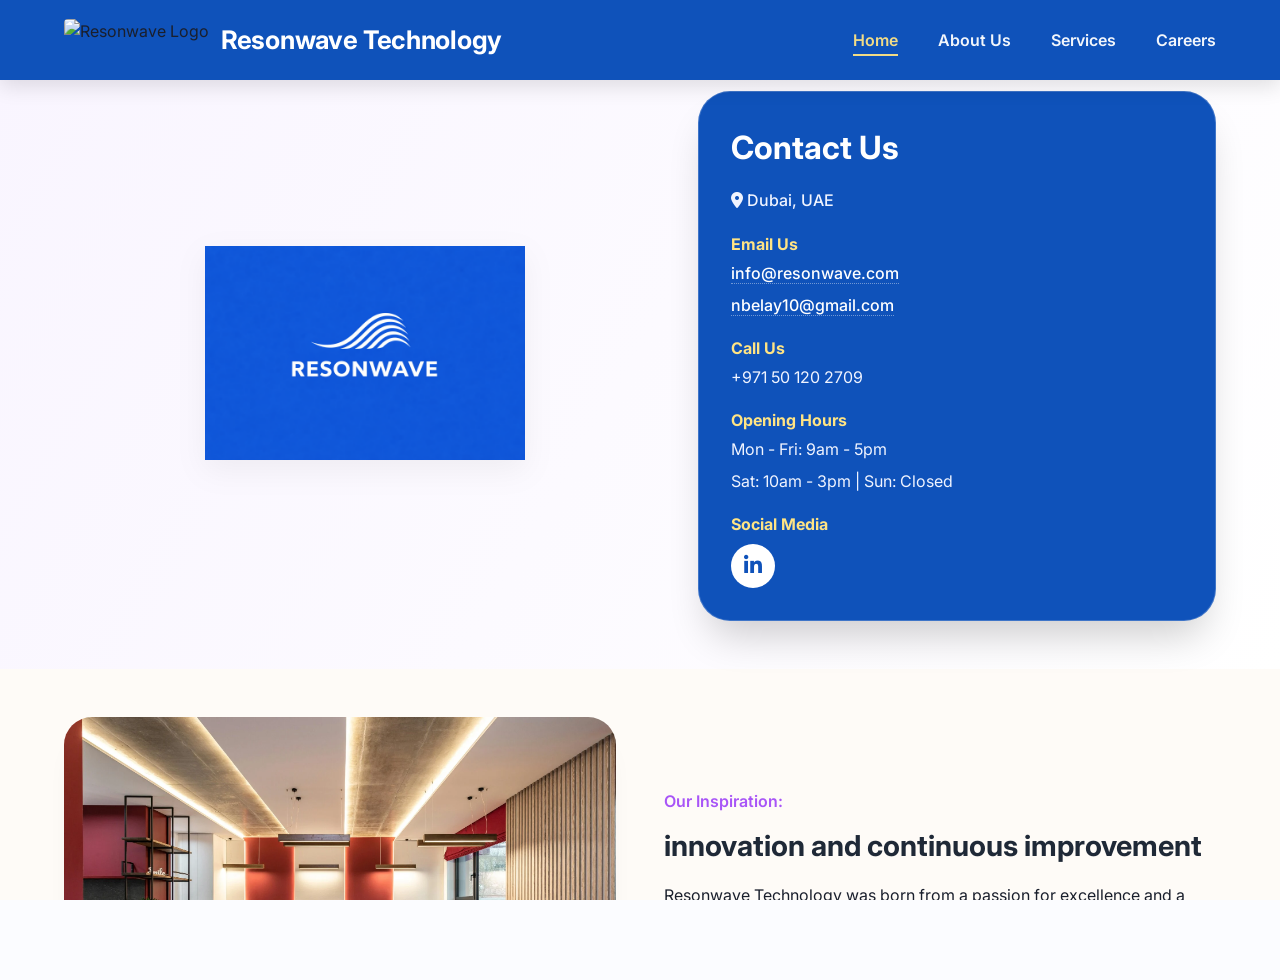
==== commit 511e1d91: "Update index.html" ====
--- a/index.html
+++ b/index.html
@@ -13,7 +13,7 @@
 
     <meta charset="UTF-8">
     <meta name="viewport" content="width=device-width, initial-scale=1.0, user-scalable=yes">
-    <title>Resonwave Technology | Sapphire Touch</title>
+    <title>Resonwave Technology</title>
     
     <!-- Favicon Implementation for Google Search -->
     <link rel="icon" href="RW-img-logo.png" sizes="any" type="image/png">
